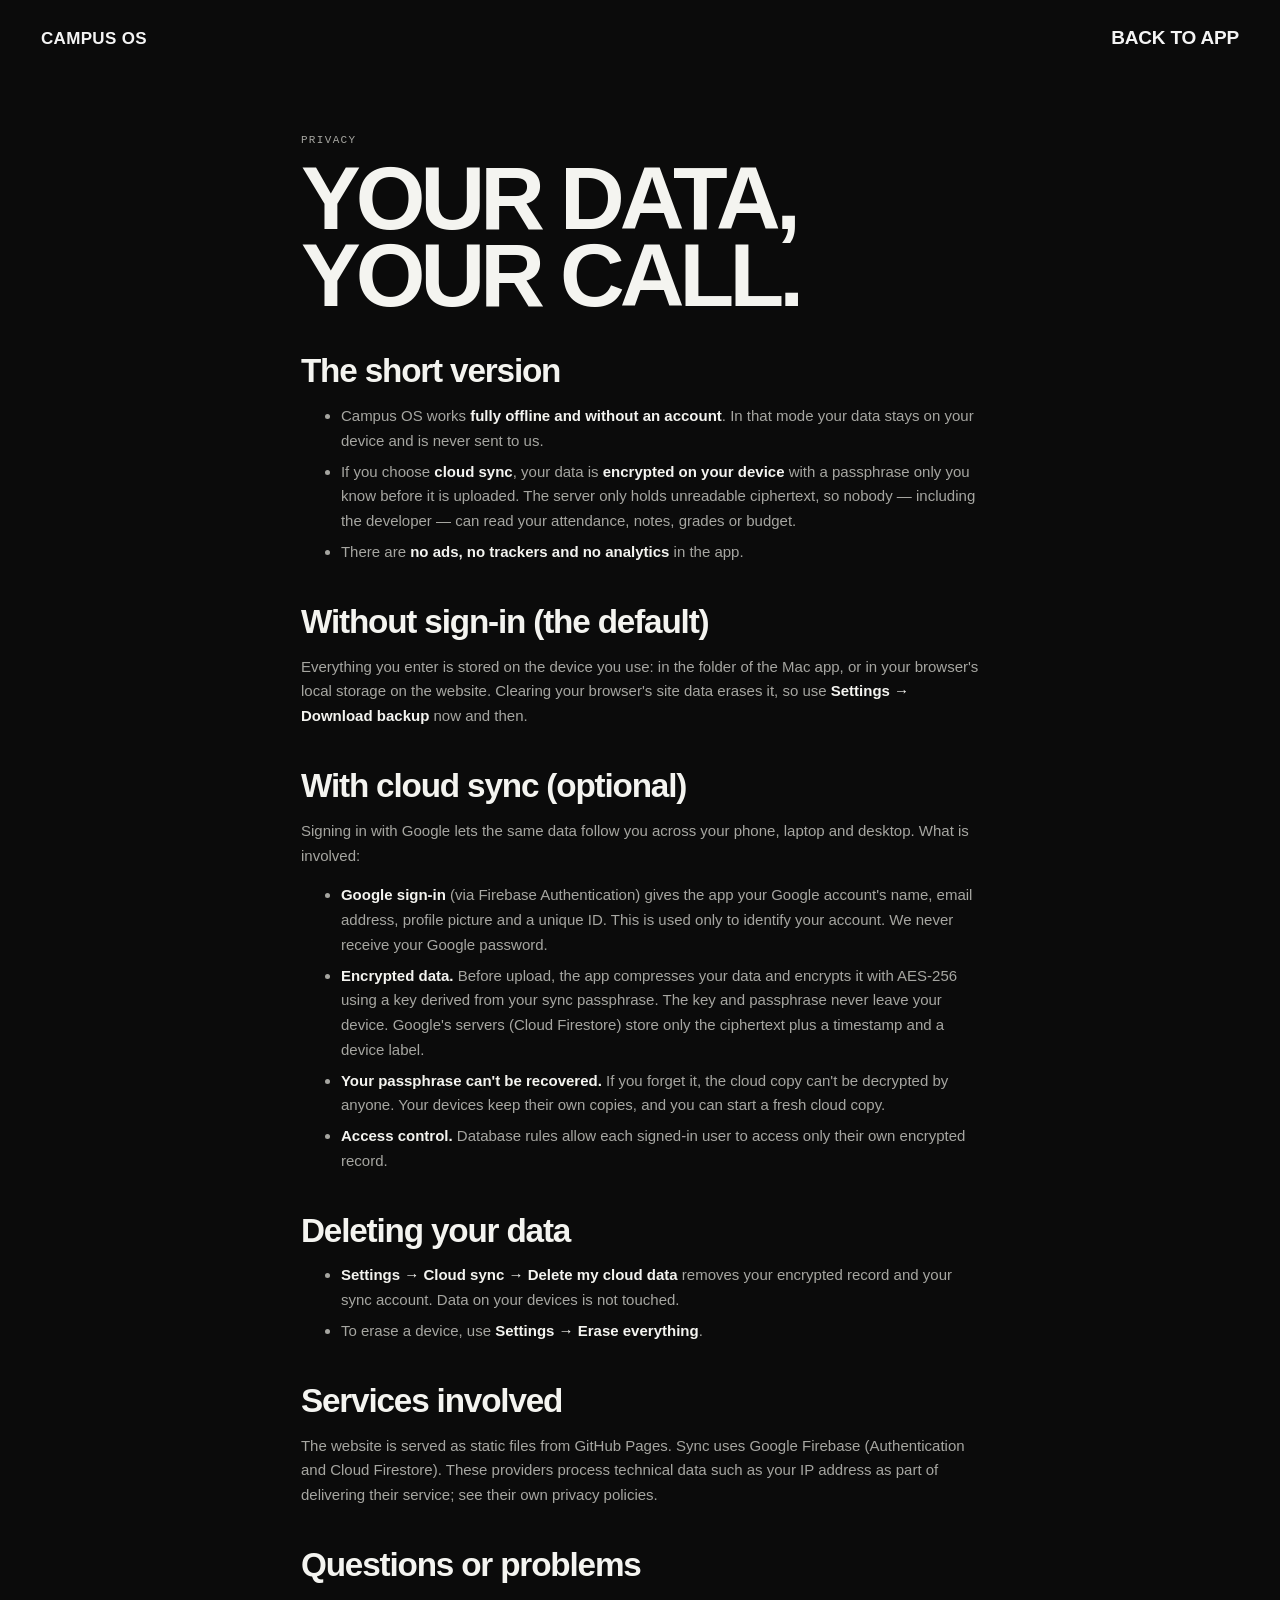
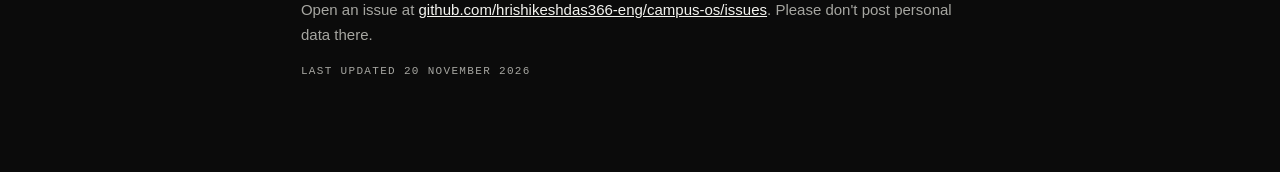
==== docs/privacy.html @ 2ca62e31 "Add optional end-to-end-encrypted cloud sync (Google sign-in) - sync.js: Firebase Auth + Firestore, " ====
<!doctype html>
<html lang="en" data-theme="dark">
<head>
  <meta charset="utf-8">
  <meta name="viewport" content="width=device-width, initial-scale=1, viewport-fit=cover">
  <title>Privacy · Campus OS</title>
  <meta name="description" content="How Campus OS handles your data: local by default, optional end-to-end-encrypted sync.">
  <link rel="icon" href="assets/icon.svg" type="image/svg+xml">
  <link rel="stylesheet" href="css/app.css">
  <script>
    try { var t = JSON.parse(localStorage.getItem("campusos:v1") || "{}"); var th = (t.settings && t.settings.theme) || "dark";
      if (th === "system") th = matchMedia("(prefers-color-scheme: light)").matches ? "light" : "dark";
      document.documentElement.setAttribute("data-theme", th); } catch (e) {}
  </script>
  <style>
    .doc { max-width: 760px; margin: 0 auto; padding: 120px var(--gutter) 80px; }
    .doc h1 { margin-bottom: 28px; }
    .doc h2 { margin: 40px 0 10px; }
    .doc p, .doc li { color: var(--ink-2); line-height: 1.65; }
    .doc li { margin-bottom: 6px; }
    .doc b { color: var(--ink); }
    .doc a { color: var(--ink); }
  </style>
</head>
<body>
  <header class="site-head"><a class="logo" href="./"><span>CAMPUS OS</span></a><div class="head-meta"><a class="menu-btn" href="./" style="text-decoration:none">Back to app</a></div></header>
  <main class="doc">
    <p class="mono muted">Privacy</p>
    <h1 class="display h-lg">Your data,<br>your call.</h1>

    <h2 class="h-md">The short version</h2>
    <ul>
      <li>Campus OS works <b>fully offline and without an account</b>. In that mode your data stays on your device and is never sent to us.</li>
      <li>If you choose <b>cloud sync</b>, your data is <b>encrypted on your device</b> with a passphrase only you know before it is uploaded. The server only holds unreadable ciphertext, so nobody — including the developer — can read your attendance, notes, grades or budget.</li>
      <li>There are <b>no ads, no trackers and no analytics</b> in the app.</li>
    </ul>

    <h2 class="h-md">Without sign-in (the default)</h2>
    <p>Everything you enter is stored on the device you use: in the folder of the Mac app, or in your browser's local storage on the website. Clearing your browser's site data erases it, so use <b>Settings → Download backup</b> now and then.</p>

    <h2 class="h-md">With cloud sync (optional)</h2>
    <p>Signing in with Google lets the same data follow you across your phone, laptop and desktop. What is involved:</p>
    <ul>
      <li><b>Google sign-in</b> (via Firebase Authentication) gives the app your Google account's name, email address, profile picture and a unique ID. This is used only to identify your account. We never receive your Google password.</li>
      <li><b>Encrypted data.</b> Before upload, the app compresses your data and encrypts it with AES-256 using a key derived from your sync passphrase. The key and passphrase never leave your device. Google's servers (Cloud Firestore) store only the ciphertext plus a timestamp and a device label.</li>
      <li><b>Your passphrase can't be recovered.</b> If you forget it, the cloud copy can't be decrypted by anyone. Your devices keep their own copies, and you can start a fresh cloud copy.</li>
      <li><b>Access control.</b> Database rules allow each signed-in user to access only their own encrypted record.</li>
    </ul>

    <h2 class="h-md">Deleting your data</h2>
    <ul>
      <li><b>Settings → Cloud sync → Delete my cloud data</b> removes your encrypted record and your sync account. Data on your devices is not touched.</li>
      <li>To erase a device, use <b>Settings → Erase everything</b>.</li>
    </ul>

    <h2 class="h-md">Services involved</h2>
    <p>The website is served as static files from GitHub Pages. Sync uses Google Firebase (Authentication and Cloud Firestore). These providers process technical data such as your IP address as part of delivering their service; see their own privacy policies.</p>

    <h2 class="h-md">Questions or problems</h2>
    <p>Open an issue at <a href="https://github.com/hrishikeshdas366-eng/campus-os/issues">github.com/hrishikeshdas366-eng/campus-os/issues</a>. Please don't post personal data there.</p>
    <p class="mono faint">Last updated 20 November 2026</p>
  </main>
</body>
</html>
---- docs/css/app.css ----
/* ==========================================================================
   CAMPUS OS — monochrome editorial design system
   ========================================================================== */
:root {
  --bg: #0b0b0b;
  --bg-2: #121212;
  --card: #171717;
  --card-2: #1f1f1f;
  --ink: #f4f4f0;
  --ink-2: #a6a6a1;
  --ink-3: #6c6c68;
  --line: rgba(255, 255, 255, .09);
  --line-2: rgba(255, 255, 255, .2);
  --invert-bg: #f4f4f0;
  --invert-ink: #2a2a2a;
  --good: #9ee6b4;
  --bad: #ff8a80;
  --warn: #f3c86a;
  --overlay: rgba(0, 0, 0, .7);
  --display: "SF Pro Display", -apple-system, BlinkMacSystemFont, "Helvetica Neue", "Inter", Arial, sans-serif;
  --text: -apple-system, BlinkMacSystemFont, "SF Pro Text", "Helvetica Neue", "Inter", Arial, sans-serif;
  --mono: ui-monospace, "SF Mono", "JetBrains Mono", Menlo, Consolas, monospace;
  --ease: cubic-bezier(.77, 0, .175, 1);
  --ease-out: cubic-bezier(.16, 1, .3, 1);
  --gutter: clamp(16px, 3.2vw, 44px);
  --radius: 14px;
  color-scheme: dark;
}
:root[data-theme="light"] {
  --bg: #f2f2ee;
  --bg-2: #eaeae5;
  --card: #ffffff;
  --card-2: #f6f6f2;
  --ink: #2a2a2a;
  --ink-2: #5f5f5b;
  --ink-3: #8f8f8a;
  --line: rgba(42, 42, 42, .1);
  --line-2: rgba(42, 42, 42, .24);
  --invert-bg: #2a2a2a;
  --invert-ink: #f4f4f0;
  --good: #23864f;
  --bad: #c8382f;
  --warn: #a8700c;
  --overlay: rgba(20, 20, 20, .45);
  color-scheme: light;
}

* { box-sizing: border-box; }
html, body { margin: 0; }
html { -webkit-text-size-adjust: 100%; }
body {
  background: var(--bg);
  color: var(--ink);
  font: 15px/1.5 var(--text);
  -webkit-font-smoothing: antialiased;
  overflow-x: hidden;
  min-height: 100vh;
}
a { color: inherit; }
button { font: inherit; color: inherit; }
::selection { background: var(--ink); color: var(--bg); }
.hidden { display: none !important; }
.sr-only { position: absolute; width: 1px; height: 1px; overflow: hidden; clip: rect(0 0 0 0); white-space: nowrap; }

/* ---------- type ---------- */
.mono { font-family: var(--mono); font-size: 11px; letter-spacing: .12em; text-transform: uppercase; }
.muted { color: var(--ink-2); }
.faint { color: var(--ink-3); }
.display {
  font-family: var(--display);
  font-weight: 700;
  letter-spacing: -.055em;
  line-height: .86;
  text-transform: uppercase;
  margin: 0;
}
.h-xl { font-size: clamp(54px, 12.5vw, 200px); }
.h-lg { font-size: clamp(40px, 7vw, 104px); }
.h-md { font-family: var(--display); font-weight: 650; font-size: clamp(22px, 2.6vw, 34px); letter-spacing: -.035em; line-height: 1.05; margin: 0; }
.h-sm { font-family: var(--display); font-weight: 600; font-size: 18px; letter-spacing: -.02em; margin: 0; }
.num { font-family: var(--display); font-weight: 700; letter-spacing: -.05em; font-variant-numeric: tabular-nums; line-height: .9; }

/* masked line reveal */
.mask { display: block; overflow: hidden; padding-bottom: .04em; margin-bottom: -.04em; }
.mask > span { display: inline-block; transform: translateY(105%); transition: transform 1s var(--ease-out); }
.in .mask > span, .mask.in > span { transform: none; }
.mask:nth-child(2) > span { transition-delay: .07s; }
.mask:nth-child(3) > span { transition-delay: .14s; }
.fade-up { opacity: 0; transform: translateY(18px); transition: opacity .8s var(--ease-out), transform .8s var(--ease-out); transition-delay: var(--d, .15s); }
.in .fade-up { opacity: 1; transform: none; }

/* ---------- preloader ---------- */
.preloader {
  position: fixed; inset: 0; z-index: 100; background: var(--invert-bg); color: var(--invert-ink);
  display: flex; flex-direction: column; justify-content: space-between; padding: var(--gutter);
  transition: clip-path 1.1s var(--ease); clip-path: inset(0 0 0 0);
}
.preloader.done { clip-path: inset(0 0 100% 0); }
.preloader .count { font-size: clamp(90px, 22vw, 340px); align-self: flex-end; }
.preloader .bar { height: 1px; background: currentColor; transform-origin: left; transform: scaleX(0); }

/* ---------- header ---------- */
.site-head {
  position: fixed; top: 0; left: 0; right: 0; z-index: 40;
  display: flex; align-items: center; justify-content: space-between; gap: 16px;
  padding: 18px var(--gutter);
  mix-blend-mode: difference; color: #fff;
  pointer-events: none;
}
.site-head > * { pointer-events: auto; }
.logo { display: inline-flex; align-items: center; gap: 10px; text-decoration: none; font-family: var(--display); font-weight: 700; letter-spacing: .02em; font-size: 17px; }
.logo svg { width: 30px; height: 30px; }
.head-meta { display: flex; align-items: center; gap: 22px; }
.head-meta .mono { opacity: .8; }
.menu-btn {
  background: none; border: 0; cursor: pointer; padding: 6px 0;
  font-family: var(--display); font-weight: 700; font-size: 19px; letter-spacing: -.01em; text-transform: uppercase;
  display: inline-flex; align-items: center; gap: 10px;
}
.menu-btn .burger { width: 22px; height: 10px; position: relative; }
.menu-btn .burger::before, .menu-btn .burger::after { content: ""; position: absolute; left: 0; right: 0; height: 2px; background: currentColor; transition: transform .5s var(--ease); }
.menu-btn .burger::before { top: 0; }
.menu-btn .burger::after { bottom: 0; }
body.menu-open .menu-btn .burger::before { transform: translateY(4px) rotate(45deg); }
body.menu-open .menu-btn .burger::after { transform: translateY(-4px) rotate(-45deg); }
.save-dot { width: 7px; height: 7px; border-radius: 50%; background: currentColor; opacity: .35; transition: opacity .3s; }
.save-dot.saving { opacity: 1; animation: pulse 1s infinite; }
.save-dot.error { background: #ff5a4f; opacity: 1; }
@keyframes pulse { 50% { opacity: .2; } }

/* ---------- menu overlay ---------- */
.menu {
  position: fixed; inset: 0; z-index: 30; background: var(--invert-bg); color: var(--invert-ink);
  clip-path: inset(0 0 100% 0); transition: clip-path .9s var(--ease); visibility: hidden;
  display: grid; grid-template-columns: 1fr minmax(240px, 32%); gap: var(--gutter);
  padding: 96px var(--gutter) var(--gutter);
  overflow-y: auto;
}
body.menu-open .menu { clip-path: inset(0 0 0 0); visibility: visible; }
.menu nav { display: flex; flex-direction: column; justify-content: center; }
.menu-link {
  display: flex; align-items: baseline; gap: 18px; text-decoration: none; color: inherit;
  border-top: 1px solid color-mix(in srgb, var(--invert-ink) 15%, transparent);
  padding: 2px 0;
}
.menu-link:last-child { border-bottom: 1px solid color-mix(in srgb, var(--invert-ink) 15%, transparent); }
.menu-link .mono { width: 34px; flex: none; opacity: .55; }
.menu-link .display { font-size: clamp(34px, 6.4vw, 92px); transition: transform .6s var(--ease-out), opacity .3s; }
.menu-link .mask > span { transition-duration: .9s; }
body.menu-open .menu-link .mask > span { transform: none; }
.menu-link:nth-child(1) .mask > span { transition-delay: .25s; }
.menu-link:nth-child(2) .mask > span { transition-delay: .29s; }
.menu-link:nth-child(3) .mask > span { transition-delay: .33s; }
.menu-link:nth-child(4) .mask > span { transition-delay: .37s; }
.menu-link:nth-child(5) .mask > span { transition-delay: .41s; }
.menu-link:nth-child(6) .mask > span { transition-delay: .45s; }
.menu-link:nth-child(7) .mask > span { transition-delay: .49s; }
.menu-link:nth-child(8) .mask > span { transition-delay: .53s; }
.menu-link:nth-child(9) .mask > span { transition-delay: .57s; }
.menu-link:nth-child(10) .mask > span { transition-delay: .61s; }
.menu nav:hover .menu-link .display { opacity: .35; }
.menu nav .menu-link:hover .display { opacity: 1; transform: translateX(14px); }
.menu-link.active .display { font-style: italic; }
.menu-link .hint { margin-left: auto; opacity: .5; white-space: nowrap; }
.menu nav { min-width: 0; }
.menu aside { display: flex; flex-direction: column; justify-content: flex-end; gap: 22px; font-size: 14px; }
.menu aside .h-md { max-width: 14ch; }
.menu aside .row { display: flex; gap: 10px; flex-wrap: wrap; }
.menu .btn { border-color: color-mix(in srgb, var(--invert-ink) 30%, transparent); color: var(--invert-ink); background: transparent; }
.menu .btn:hover { background: var(--invert-ink); color: var(--invert-bg); }

/* ---------- layout ---------- */
main { min-height: 100vh; }
.page { padding: 120px var(--gutter) 90px; max-width: 1560px; margin: 0 auto; }
.page-enter { animation: pageIn .9s var(--ease) both; }
@keyframes pageIn { from { clip-path: inset(6% 0 0 0); opacity: 0; transform: translateY(26px); } to { clip-path: inset(0 0 0 0); opacity: 1; transform: none; } }
.page-head { display: grid; grid-template-columns: 1fr auto; align-items: end; gap: 18px 24px; margin-bottom: clamp(28px, 4vw, 56px); }
.page-head .eyebrow { grid-column: 1 / -1; display: flex; gap: 18px; color: var(--ink-2); }
.page-head .actions { display: flex; gap: 10px; flex-wrap: wrap; justify-content: flex-end; padding-bottom: .6vw; }
.rule { height: 1px; background: var(--line-2); border: 0; margin: 0; }
.section { margin-top: clamp(40px, 5vw, 72px); }
.section-head { display: flex; align-items: baseline; justify-content: space-between; gap: 16px; padding-bottom: 12px; border-bottom: 1px solid var(--line-2); margin-bottom: 18px; }
.section-head .mono { color: var(--ink-2); }
.grid { display: grid; gap: 14px; }
.g2 { grid-template-columns: repeat(2, minmax(0, 1fr)); }
.g3 { grid-template-columns: repeat(3, minmax(0, 1fr)); }
.g4 { grid-template-columns: repeat(4, minmax(0, 1fr)); }
.auto { grid-template-columns: repeat(auto-fill, minmax(min(290px, 100%), 1fr)); }
.stack { display: flex; flex-direction: column; gap: 10px; }
.row { display: flex; align-items: center; gap: 10px; flex-wrap: wrap; }
.spread { display: flex; align-items: center; justify-content: space-between; gap: 12px; }
.grow { flex: 1; min-width: 0; }

/* ---------- surfaces ---------- */
.card { background: var(--card); border: 1px solid var(--line); border-radius: var(--radius); padding: 20px; position: relative; }
.card.flat { background: transparent; }
.card.invert { background: var(--invert-bg); color: var(--invert-ink); border-color: transparent; }
.card.invert .muted { color: color-mix(in srgb, var(--invert-ink) 65%, transparent); }
.card.hover { transition: border-color .25s, transform .4s var(--ease-out); }
.card.hover:hover { border-color: var(--line-2); transform: translateY(-2px); }
.stat .num { font-size: clamp(44px, 5vw, 76px); }
.stat .label { margin-bottom: 18px; color: var(--ink-2); }
.stat .foot { margin-top: 10px; font-size: 13px; color: var(--ink-2); }
.good { color: var(--good); }
.bad { color: var(--bad); }
.warn { color: var(--warn); }

/* ---------- controls ---------- */
.btn {
  display: inline-flex; align-items: center; justify-content: center; gap: 8px;
  height: 40px; padding: 0 18px; border-radius: 999px;
  border: 1px solid var(--line-2); background: transparent; color: var(--ink);
  font-weight: 550; font-size: 14px; cursor: pointer; text-decoration: none; white-space: nowrap;
  transition: background .2s, color .2s, border-color .2s, transform .2s;
}
.btn:hover { background: var(--ink); color: var(--bg); border-color: var(--ink); }
.btn:active { transform: scale(.97); }
.btn.solid { background: var(--ink); color: var(--bg); border-color: var(--ink); }
.btn.solid:hover { background: transparent; color: var(--ink); }
.btn.sm { height: 32px; padding: 0 13px; font-size: 13px; }
.btn.xs { height: 26px; padding: 0 10px; font-size: 12px; }
.btn.icon { width: 40px; padding: 0; font-size: 18px; }
.btn.sm.icon { width: 32px; }
.btn.ghost { border-color: transparent; }
.btn.ghost:hover { background: var(--card-2); color: var(--ink); border-color: var(--line); }
.btn.danger { color: var(--bad); border-color: color-mix(in srgb, var(--bad) 40%, transparent); }
.btn.danger:hover { background: var(--bad); color: var(--bg); border-color: var(--bad); }
.btn.good-b:hover { background: var(--good); border-color: var(--good); color: #0b0b0b; }
.btn.bad-b:hover { background: var(--bad); border-color: var(--bad); color: #0b0b0b; }
.btn.on { background: var(--ink); color: var(--bg); border-color: var(--ink); }
.btn[disabled] { opacity: .4; pointer-events: none; }

.seg { display: inline-flex; border: 1px solid var(--line-2); border-radius: 999px; padding: 3px; gap: 2px; flex-wrap: wrap; }
.seg button { border: 0; background: transparent; padding: 6px 14px; border-radius: 999px; cursor: pointer; font-size: 13px; font-weight: 550; color: var(--ink-2); }
.seg button:hover { color: var(--ink); }
.seg button.on { background: var(--ink); color: var(--bg); }

input, select, textarea {
  font: inherit; color: var(--ink); background: var(--bg-2);
  border: 1px solid var(--line); border-radius: 10px; padding: 10px 12px; width: 100%;
  transition: border-color .2s;
}
textarea { resize: vertical; min-height: 120px; line-height: 1.55; }
input[type="color"] { padding: 3px; height: 42px; cursor: pointer; }
input[type="checkbox"] { width: 18px; height: 18px; accent-color: var(--ink); cursor: pointer; }
input:focus, select:focus, textarea:focus { outline: none; border-color: var(--ink-2); }
:focus-visible { outline: 2px solid var(--ink); outline-offset: 2px; }
.field { display: flex; flex-direction: column; gap: 6px; }
.field > span { font-family: var(--mono); font-size: 10.5px; letter-spacing: .12em; text-transform: uppercase; color: var(--ink-2); }
.form-grid { display: grid; grid-template-columns: repeat(2, minmax(0, 1fr)); gap: 14px; }
.form-grid .full { grid-column: 1 / -1; }

.pill { display: inline-flex; align-items: center; gap: 6px; padding: 3px 10px; border: 1px solid var(--line-2); border-radius: 999px; font-size: 12px; font-weight: 550; white-space: nowrap; }
.pill.good { border-color: color-mix(in srgb, var(--good) 50%, transparent); }
.pill.bad { border-color: color-mix(in srgb, var(--bad) 50%, transparent); }
.pill.warn { border-color: color-mix(in srgb, var(--warn) 50%, transparent); }
.pill.solid { background: var(--ink); color: var(--bg); border-color: var(--ink); }
.dot { display: inline-block; width: 9px; height: 9px; border-radius: 50%; background: var(--c, var(--ink)); flex: none; }
.swatch { width: 4px; align-self: stretch; border-radius: 4px; background: var(--c, var(--ink)); flex: none; }

.bar { position: relative; height: 4px; background: var(--line); border-radius: 4px; overflow: visible; }
.bar > i { position: absolute; left: 0; top: 0; bottom: 0; background: var(--ink); border-radius: 4px; transition: width 1s var(--ease-out); }
.bar > i.good { background: var(--good); }
.bar > i.bad { background: var(--bad); }
.bar > b { position: absolute; top: -5px; bottom: -5px; width: 1px; background: var(--ink-2); }

.empty { border: 1px dashed var(--line-2); border-radius: var(--radius); padding: 34px 20px; text-align: center; color: var(--ink-2); }
.empty .h-sm { color: var(--ink); margin-bottom: 6px; }
.empty .btn { margin-top: 14px; }

/* list rows */
.list { border-top: 1px solid var(--line); }
.item { display: flex; align-items: center; gap: 14px; padding: 14px 4px; border-bottom: 1px solid var(--line); }
.item .title { font-weight: 600; }
.item .sub { font-size: 13px; color: var(--ink-2); }
.item.done .title { text-decoration: line-through; color: var(--ink-3); }
.item:hover { background: color-mix(in srgb, var(--ink) 2.5%, transparent); }

/* ---------- home hero ---------- */
.hero { position: relative; min-height: 100vh; display: flex; flex-direction: column; justify-content: flex-end; padding: 120px var(--gutter) clamp(28px, 4vw, 52px); overflow: hidden; }
.hero canvas { position: absolute; inset: 0; width: 100%; height: 100%; z-index: 0; }
.hero::after { content: ""; position: absolute; inset: 0; background: linear-gradient(to top, var(--bg) 0%, transparent 55%); z-index: 0; pointer-events: none; }
.hero > * { position: relative; z-index: 1; }
.hero .h-xl { max-width: 13ch; }
.hero-meta { display: grid; grid-template-columns: repeat(4, minmax(0, 1fr)); gap: 14px; margin-top: clamp(28px, 4vw, 54px); border-top: 1px solid var(--line-2); padding-top: 18px; }
.hero-meta .num { font-size: clamp(34px, 4.4vw, 64px); margin-top: 10px; }
.hero-meta a { text-decoration: none; }
.hero-meta a:hover .num { font-style: italic; }
.marquee { overflow: hidden; border-block: 1px solid var(--line-2); padding: 16px 0; white-space: nowrap; }
.marquee .track { display: inline-flex; gap: 48px; padding-right: 48px; animation: marquee 38s linear infinite; font-family: var(--display); font-weight: 650; font-size: clamp(20px, 2.4vw, 32px); letter-spacing: -.03em; text-transform: uppercase; }
.marquee .track span::after { content: "✦"; margin-left: 48px; font-size: .6em; vertical-align: middle; color: var(--ink-3); }
@keyframes marquee { to { transform: translateX(-100%); } }
.marquee:hover .track { animation-play-state: paused; }

/* ---------- attendance ---------- */
.att-hero { display: grid; grid-template-columns: auto 1fr; gap: clamp(20px, 4vw, 60px); align-items: end; }
.att-hero .big { font-size: clamp(96px, 19vw, 300px); }
.att-hero .big sup { font-size: .32em; vertical-align: top; position: relative; top: .25em; margin-left: .04em; }
.class-row { display: grid; grid-template-columns: 4px 76px minmax(0, 1fr) auto; gap: 16px; align-items: center; padding: 16px 0; border-bottom: 1px solid var(--line); }
.class-row .time { font-family: var(--mono); font-size: 12px; color: var(--ink-2); line-height: 1.4; }
.class-row .name { font-family: var(--display); font-weight: 650; font-size: clamp(18px, 2vw, 24px); letter-spacing: -.025em; line-height: 1.1; }
.class-row .meta { font-size: 13px; color: var(--ink-2); margin-top: 3px; }
.class-row .acts { display: flex; gap: 6px; flex-wrap: wrap; justify-content: flex-end; }
.class-row.marked-present .name::after, .class-row.marked-absent .name::after, .class-row.marked-cancelled .name::after { font-family: var(--mono); font-size: 10.5px; letter-spacing: .12em; margin-left: 10px; vertical-align: middle; }
.class-row.marked-present .name::after { content: "PRESENT"; color: var(--good); }
.class-row.marked-absent .name::after { content: "ABSENT"; color: var(--bad); }
.class-row.marked-cancelled .name::after { content: "CANCELLED"; color: var(--ink-3); }
.subj-card { display: flex; flex-direction: column; gap: 14px; }
.subj-card .pct { font-size: clamp(48px, 5vw, 72px); }
.subj-card .counts { display: flex; gap: 14px; flex-wrap: wrap; font-size: 13px; color: var(--ink-2); }
.verdict { font-size: 14px; font-weight: 550; }
.cal { display: grid; grid-template-columns: repeat(7, minmax(0, 1fr)); gap: 4px; }
.cal .h { text-align: center; padding: 6px 0; }
.cal .d { min-height: 64px; border: 1px solid var(--line); border-radius: 10px; padding: 6px 7px; cursor: pointer; background: var(--card); transition: border-color .2s; }
.cal .d:hover { border-color: var(--line-2); }
.cal .d.blank { visibility: hidden; }
.cal .d.today { border-color: var(--ink); }
.cal .d .n { font-family: var(--mono); font-size: 11px; color: var(--ink-2); }
.cal .d .dots { display: flex; flex-wrap: wrap; gap: 3px; margin-top: 6px; }
.cal .d .dots i { width: 7px; height: 7px; border-radius: 50%; }
i.st-present { background: var(--good); }
i.st-absent { background: var(--bad); }
i.st-cancelled { background: var(--ink-3); }
.legend { display: flex; gap: 18px; flex-wrap: wrap; margin-top: 14px; font-size: 13px; color: var(--ink-2); }
.legend i { display: inline-block; width: 8px; height: 8px; border-radius: 50%; margin-right: 6px; }

/* ---------- timetable ---------- */
.week { display: grid; grid-template-columns: repeat(7, minmax(0, 1fr)); gap: 8px; }
.week .col { display: flex; flex-direction: column; gap: 6px; min-width: 0; }
.week .col-head { display: flex; justify-content: space-between; padding: 8px 2px; border-bottom: 1px solid var(--line-2); margin-bottom: 4px; }
.week .col.today .col-head { border-bottom-color: var(--ink); }
.week .col.today .col-head .mono { color: var(--ink); }
.slot { border: 1px solid var(--line); border-left: 3px solid var(--c); border-radius: 8px; padding: 8px 10px; background: var(--card); cursor: pointer; transition: border-color .2s; }
.slot:hover { border-color: var(--line-2); border-left-color: var(--c); }
.slot .t { font-family: var(--mono); font-size: 10.5px; color: var(--ink-2); }
.slot .n { font-weight: 600; font-size: 13.5px; line-height: 1.25; margin-top: 2px; overflow-wrap: anywhere; }
.slot .r { font-size: 12px; color: var(--ink-3); }
.slot.now { background: var(--invert-bg); color: var(--invert-ink); }
.slot.now .t, .slot.now .r { color: inherit; opacity: .7; }

/* ---------- notes ---------- */
.note { cursor: pointer; display: flex; flex-direction: column; gap: 10px; min-height: 170px; }
.note .body { white-space: pre-wrap; color: var(--ink-2); font-size: 14px; overflow: hidden; display: -webkit-box; -webkit-line-clamp: 6; -webkit-box-orient: vertical; }
.note .foot { margin-top: auto; display: flex; justify-content: space-between; align-items: center; gap: 8px; }

/* ---------- focus ---------- */
.timer { display: flex; flex-direction: column; align-items: center; gap: 28px; padding: clamp(24px, 5vw, 60px) 0; text-align: center; }
.timer .clock { font-size: clamp(110px, 24vw, 340px); }
.timer .ring { width: min(100%, 680px); }

/* ---------- money ---------- */
.cat-row { display: grid; grid-template-columns: 120px minmax(0, 1fr) 90px; gap: 14px; align-items: center; font-size: 14px; padding: 6px 0; }
.cat-row .bar { height: 6px; }

/* ---------- dialog ---------- */
dialog {
  border: 1px solid var(--line-2); border-radius: 18px; padding: 0; width: min(620px, calc(100vw - 24px));
  background: var(--card); color: var(--ink); max-height: calc(100vh - 40px);
}
dialog::backdrop { background: var(--overlay); backdrop-filter: blur(4px); }
dialog[open] { animation: dlg .45s var(--ease-out); }
@keyframes dlg { from { opacity: 0; transform: translateY(20px) scale(.98); } }
dialog form { padding: 24px; }
dialog .dlg-head { display: flex; justify-content: space-between; align-items: flex-start; gap: 12px; margin-bottom: 20px; }
dialog .dlg-foot { display: flex; gap: 10px; justify-content: flex-end; margin-top: 22px; align-items: center; }
dialog .dlg-foot .left { margin-right: auto; }

/* ---------- toast ---------- */
.toast {
  position: fixed; left: 50%; bottom: 22px; z-index: 90; transform: translate(-50%, 140%);
  background: var(--invert-bg); color: var(--invert-ink); border-radius: 999px; padding: 10px 10px 10px 20px;
  display: flex; align-items: center; gap: 14px; font-weight: 550; font-size: 14px; max-width: calc(100vw - 24px);
  transition: transform .5s var(--ease-out);
}
.toast.show { transform: translate(-50%, 0); }
.toast.error { background: var(--bad); color: #111; }
.toast button { background: var(--invert-ink); color: var(--invert-bg); border: 0; border-radius: 999px; padding: 6px 14px; cursor: pointer; font-weight: 650; font-size: 13px; }
.toast:not(.has-action) { padding-right: 20px; }

/* ---------- footer ---------- */
.site-foot { padding: 40px var(--gutter) 30px; border-top: 1px solid var(--line); display: flex; justify-content: space-between; gap: 16px; flex-wrap: wrap; color: var(--ink-3); }

/* ---------- responsive ---------- */
@media (max-width: 1100px) {
  .g4 { grid-template-columns: repeat(2, minmax(0, 1fr)); }
  .week { grid-template-columns: repeat(4, minmax(0, 1fr)); row-gap: 20px; }
}
@media (max-width: 820px) {
  .g3, .g2 { grid-template-columns: minmax(0, 1fr); }
  .menu { grid-template-columns: minmax(0, 1fr); padding-top: 84px; }
  .menu nav { min-width: 0; justify-content: flex-start; }
  .menu aside { justify-content: flex-start; }
  /* keep every menu row inside its divider line: number | name, caption underneath */
  .menu-link { display: grid; grid-template-columns: 30px minmax(0, 1fr); column-gap: 14px; row-gap: 0; align-items: baseline; padding: 6px 0 10px; }
  .menu-link .mono { width: auto; }
  .menu-link .display { font-size: clamp(30px, 10vw, 56px); min-width: 0; }
  .menu-link .hint { grid-column: 2; margin: 2px 0 0; white-space: nowrap; font-size: 10px; }
  .menu nav .menu-link:hover .display { transform: none; }
  .hero-meta { grid-template-columns: repeat(2, minmax(0, 1fr)); row-gap: 22px; }
  .page-head { grid-template-columns: 1fr; }
  .page-head .actions { justify-content: flex-start; }
  .att-hero { grid-template-columns: 1fr; }
  .class-row { grid-template-columns: 4px 60px minmax(0, 1fr); }
  .class-row .acts { grid-column: 2 / -1; justify-content: flex-start; }
  .week { grid-template-columns: repeat(2, minmax(0, 1fr)); }
  .head-meta .clock-txt { display: none; }
}
@media (max-width: 560px) {
  .g4 { grid-template-columns: minmax(0, 1fr); }
  .form-grid { grid-template-columns: minmax(0, 1fr); }
  .week { grid-template-columns: minmax(0, 1fr); }
  .cal .d { min-height: 46px; padding: 4px; }
  .cat-row { grid-template-columns: 90px minmax(0, 1fr) 70px; }
  .page { padding-top: 96px; }
}
@media (prefers-reduced-motion: reduce) {
  *, *::before, *::after { animation-duration: .01ms !important; transition-duration: .01ms !important; }
}
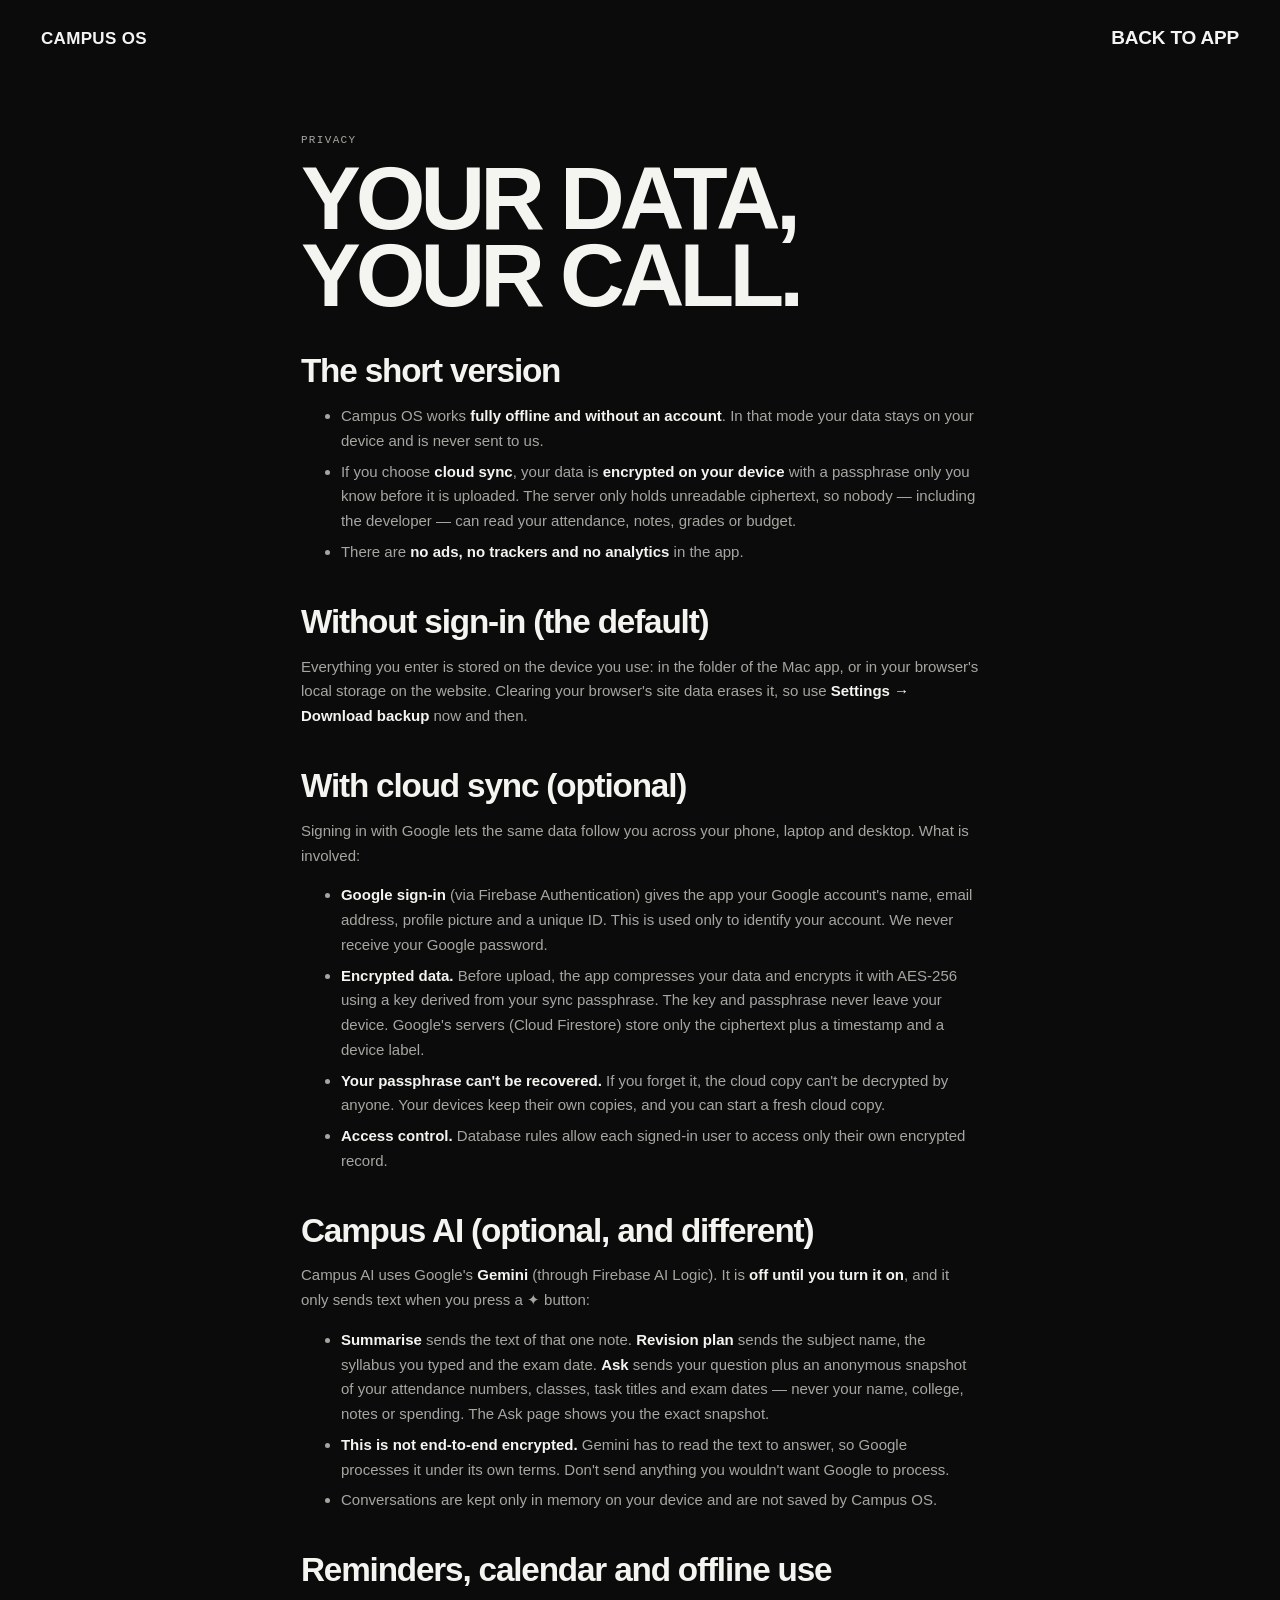
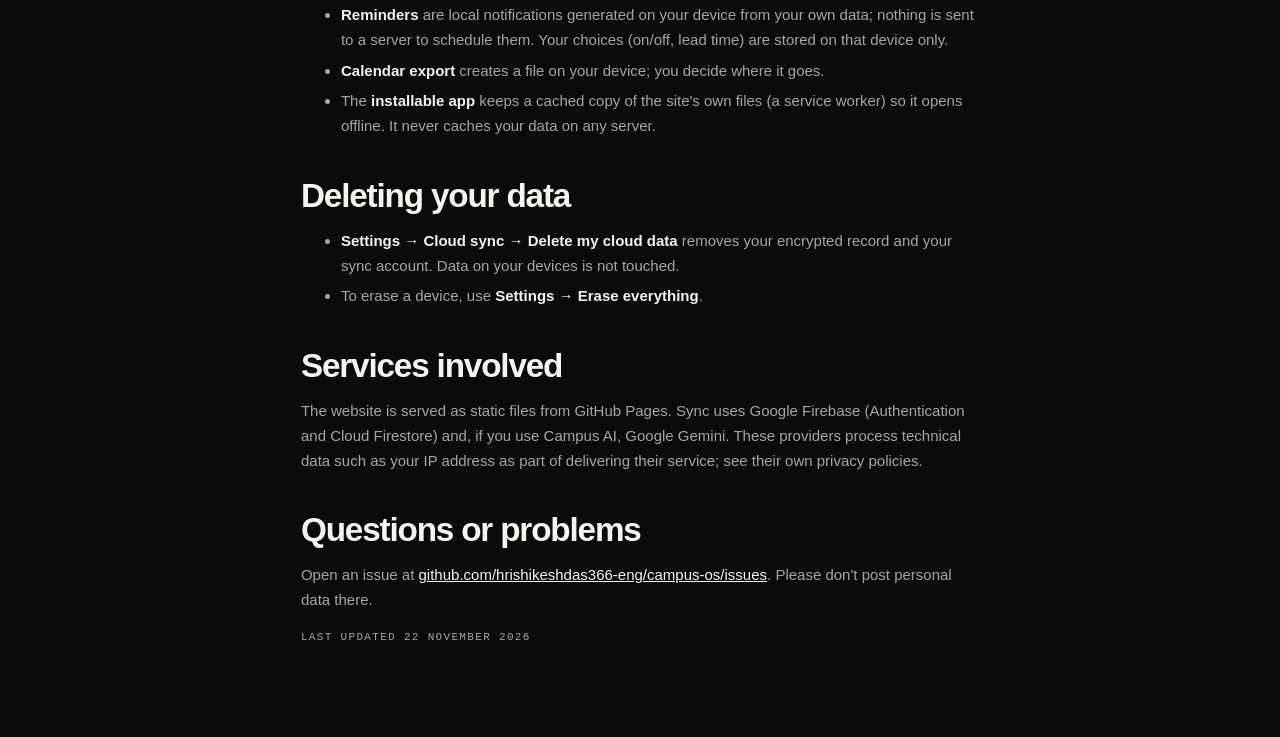
==== commit 590b91e0: "Add profile menu, live Now card, installable app + reminders + calendar export, Semester Wrapped, an" ====
--- a/docs/privacy.html
+++ b/docs/privacy.html
@@ -47,6 +47,21 @@
       <li><b>Access control.</b> Database rules allow each signed-in user to access only their own encrypted record.</li>
     </ul>
 
+    <h2 class="h-md">Campus AI (optional, and different)</h2>
+    <p>Campus AI uses Google's <b>Gemini</b> (through Firebase AI Logic). It is <b>off until you turn it on</b>, and it only sends text when you press a ✦ button:</p>
+    <ul>
+      <li><b>Summarise</b> sends the text of that one note. <b>Revision plan</b> sends the subject name, the syllabus you typed and the exam date. <b>Ask</b> sends your question plus an anonymous snapshot of your attendance numbers, classes, task titles and exam dates — never your name, college, notes or spending. The Ask page shows you the exact snapshot.</li>
+      <li><b>This is not end-to-end encrypted.</b> Gemini has to read the text to answer, so Google processes it under its own terms. Don't send anything you wouldn't want Google to process.</li>
+      <li>Conversations are kept only in memory on your device and are not saved by Campus OS.</li>
+    </ul>
+
+    <h2 class="h-md">Reminders, calendar and offline use</h2>
+    <ul>
+      <li><b>Reminders</b> are local notifications generated on your device from your own data; nothing is sent to a server to schedule them. Your choices (on/off, lead time) are stored on that device only.</li>
+      <li><b>Calendar export</b> creates a file on your device; you decide where it goes.</li>
+      <li>The <b>installable app</b> keeps a cached copy of the site's own files (a service worker) so it opens offline. It never caches your data on any server.</li>
+    </ul>
+
     <h2 class="h-md">Deleting your data</h2>
     <ul>
       <li><b>Settings → Cloud sync → Delete my cloud data</b> removes your encrypted record and your sync account. Data on your devices is not touched.</li>
@@ -54,11 +69,11 @@
     </ul>
 
     <h2 class="h-md">Services involved</h2>
-    <p>The website is served as static files from GitHub Pages. Sync uses Google Firebase (Authentication and Cloud Firestore). These providers process technical data such as your IP address as part of delivering their service; see their own privacy policies.</p>
+    <p>The website is served as static files from GitHub Pages. Sync uses Google Firebase (Authentication and Cloud Firestore) and, if you use Campus AI, Google Gemini. These providers process technical data such as your IP address as part of delivering their service; see their own privacy policies.</p>
 
     <h2 class="h-md">Questions or problems</h2>
     <p>Open an issue at <a href="https://github.com/hrishikeshdas366-eng/campus-os/issues">github.com/hrishikeshdas366-eng/campus-os/issues</a>. Please don't post personal data there.</p>
-    <p class="mono faint">Last updated 20 November 2026</p>
+    <p class="mono faint">Last updated 22 November 2026</p>
   </main>
 </body>
 </html>
--- a/docs/css/app.css
+++ b/docs/css/app.css
@@ -47,7 +47,8 @@
 
 * { box-sizing: border-box; }
 html, body { margin: 0; }
-html { -webkit-text-size-adjust: 100%; }
+html { -webkit-text-size-adjust: 100%; -webkit-tap-highlight-color: transparent; }
+button, a, input, select, textarea, label, summary { touch-action: manipulation; }
 body {
   background: var(--bg);
   color: var(--ink);
@@ -355,24 +356,30 @@
 /* ---------- dialog ---------- */
 dialog {
   border: 1px solid var(--line-2); border-radius: 18px; padding: 0; width: min(620px, calc(100vw - 24px));
-  background: var(--card); color: var(--ink); max-height: calc(100vh - 40px);
+  background: var(--card); color: var(--ink);
+  max-height: calc(100vh - 40px);
+  max-height: calc(100dvh - 28px);          /* visible area only (iOS Safari toolbars excluded) */
+  overflow-y: auto; overscroll-behavior: contain; -webkit-overflow-scrolling: touch;
+  margin: auto;
 }
 dialog::backdrop { background: var(--overlay); backdrop-filter: blur(4px); }
 dialog[open] { animation: dlg .45s var(--ease-out); }
 @keyframes dlg { from { opacity: 0; transform: translateY(20px) scale(.98); } }
 dialog form { padding: 24px; }
 dialog .dlg-head { display: flex; justify-content: space-between; align-items: flex-start; gap: 12px; margin-bottom: 20px; }
-dialog .dlg-foot { display: flex; gap: 10px; justify-content: flex-end; margin-top: 22px; align-items: center; }
+dialog .dlg-foot { display: flex; gap: 10px; justify-content: flex-end; margin-top: 22px; align-items: center;
+  position: sticky; bottom: -24px; background: var(--card); padding: 14px 0 24px; margin-bottom: -24px; border-top: 1px solid var(--line); }
 dialog .dlg-foot .left { margin-right: auto; }
 
 /* ---------- toast ---------- */
 .toast {
-  position: fixed; left: 50%; bottom: 22px; z-index: 90; transform: translate(-50%, 140%);
+  position: fixed; left: 50%; bottom: 22px; z-index: 90; transform: translate(-50%, calc(100% + 48px));
+  opacity: 0; visibility: hidden; pointer-events: none;
   background: var(--invert-bg); color: var(--invert-ink); border-radius: 999px; padding: 10px 10px 10px 20px;
   display: flex; align-items: center; gap: 14px; font-weight: 550; font-size: 14px; max-width: calc(100vw - 24px);
-  transition: transform .5s var(--ease-out);
-}
-.toast.show { transform: translate(-50%, 0); }
+  transition: transform .5s var(--ease-out), opacity .3s, visibility 0s .5s;
+}
+.toast.show { transform: translate(-50%, 0); opacity: 1; visibility: visible; pointer-events: auto; transition: transform .5s var(--ease-out), opacity .3s, visibility 0s; }
 .toast.error { background: var(--bad); color: #111; }
 .toast button { background: var(--invert-ink); color: var(--invert-bg); border: 0; border-radius: 999px; padding: 6px 14px; cursor: pointer; font-weight: 650; font-size: 13px; }
 .toast:not(.has-action) { padding-right: 20px; }
@@ -416,3 +423,214 @@
 @media (prefers-reduced-motion: reduce) {
   *, *::before, *::after { animation-duration: .01ms !important; transition-duration: .01ms !important; }
 }
+
+/* ==========================================================================
+   Polish pass
+   ========================================================================== */
+/* empty states */
+.empty-ic { display: block; width: 54px; height: 54px; margin: 0 auto 14px; color: var(--ink-3); animation: float 6s ease-in-out infinite; }
+.empty-ic svg { width: 100%; height: 100%; display: block; }
+@keyframes float { 50% { transform: translateY(-5px); } }
+
+/* weekly recap */
+.wstrip { display: grid; grid-template-columns: repeat(7, minmax(0, 1fr)); gap: 8px; }
+.wd { border: 1px solid var(--line); border-radius: 12px; padding: 10px 4px 12px; text-align: center; background: var(--card); }
+.wd.today { border-color: var(--ink); }
+.wd.future { opacity: .4; }
+.wd .mono { font-size: 10px; color: var(--ink-2); letter-spacing: .1em; }
+.wd .dots { display: flex; justify-content: center; flex-wrap: wrap; gap: 3px; margin-top: 9px; min-height: 8px; }
+.wd .dots i { width: 7px; height: 7px; border-radius: 50%; display: inline-block; }
+.delta { font-family: var(--mono); font-size: 11px; letter-spacing: .04em; }
+.delta.good { color: var(--good); }
+.delta.bad { color: var(--bad); }
+.delta.flat { color: var(--ink-3); }
+
+/* touch press states */
+.btn:active, .seg button:active { transform: scale(.96); }
+.item:active, .class-row:active { background: color-mix(in srgb, var(--ink) 5%, transparent); }
+.card.hover:active, .slot:active, .note:active { transform: scale(.985); }
+@media (hover: none) {
+  .btn:hover:not(.solid):not(.on) { background: transparent; color: var(--ink); border-color: var(--line-2); }
+  .btn.solid:hover { background: var(--ink); color: var(--bg); }
+  .card.hover:hover { transform: none; }
+}
+
+/* onboarding */
+body.ob-open { overflow: hidden; }
+#onboard { position: fixed; inset: 0; z-index: 95; background: var(--bg); color: var(--ink); overflow-y: auto; display: flex; flex-direction: column;
+  padding: max(18px, env(safe-area-inset-top)) var(--gutter) max(22px, env(safe-area-inset-bottom)); transition: opacity .45s var(--ease); }
+#onboard.out { opacity: 0; pointer-events: none; }
+.ob-top { display: flex; align-items: center; justify-content: space-between; gap: 14px; min-height: 40px; }
+.ob-dots { display: flex; gap: 6px; }
+.ob-dots i { width: 24px; height: 3px; border-radius: 3px; background: var(--line-2); transition: background .4s; }
+.ob-dots i.on { background: var(--ink); }
+.ob-main { flex: 1; display: flex; flex-direction: column; justify-content: center; width: 100%; max-width: 720px; margin: 0 auto; padding: 28px 0 20px; }
+.ob-main .display { font-size: clamp(46px, 11vw, 112px); margin: 14px 0 26px; }
+.ob-main .lead { color: var(--ink-2); font-size: 17px; line-height: 1.55; max-width: 46ch; margin: 0; }
+.ob-actions { display: flex; gap: 10px; flex-wrap: wrap; margin-top: 30px; }
+.ob-main .fade-up, .ob-main .lead, .ob-actions { opacity: 0; transform: translateY(14px); transition: opacity .8s var(--ease-out) .25s, transform .8s var(--ease-out) .25s; }
+#onboard.in .lead, #onboard.in .ob-actions { opacity: 1; transform: none; }
+#onboard.in .mask > span { transform: none; }
+
+/* bottom-sheet dialogs on phones */
+@keyframes sheet { from { opacity: 0; transform: translateY(48px); } }
+@media (max-width: 560px) {
+  dialog { width: 100%; max-width: 100%; margin: auto 0 0; border-radius: 22px 22px 0 0; border-bottom: 0; max-height: calc(100dvh - 12px); }
+  dialog[open] { animation: sheet .5s var(--ease-out); }
+  dialog form { padding: 20px 20px calc(20px + env(safe-area-inset-bottom)); }
+  dialog .dlg-foot { bottom: calc(-20px - env(safe-area-inset-bottom)); margin-bottom: calc(-20px - env(safe-area-inset-bottom)); padding-bottom: calc(18px + env(safe-area-inset-bottom)); }
+  .wstrip { gap: 5px; }
+}
+
+@media (max-width: 560px) {
+  .wkgrid { grid-template-columns: repeat(2, minmax(0, 1fr)); gap: 10px; }
+  .wkgrid .card { padding: 14px; }
+  .wkgrid .num { font-size: 34px !important; margin: 8px 0 6px !important; }
+  .wkgrid .delta { font-size: 10px; }
+}
+
+/* at-risk subject cards */
+.subj-card.risk-bad { border-color: color-mix(in srgb, var(--bad) 55%, transparent); box-shadow: inset 3px 0 0 var(--bad); }
+.subj-card.risk-warn { border-color: color-mix(in srgb, var(--warn) 50%, transparent); box-shadow: inset 3px 0 0 var(--warn); }
+.menu-link .hint.alert { color: var(--bad); opacity: 1; }
+
+/* timetable import */
+dialog.wide { width: min(980px, calc(100vw - 24px)); }
+.imp-drop { display: flex; flex-direction: column; gap: 6px; align-items: center; text-align: center; padding: 34px 18px; border: 1px dashed var(--line-2); border-radius: var(--radius); cursor: pointer; transition: border-color .2s, background .2s; }
+.imp-drop:hover, .imp-drop:focus-within { border-color: var(--ink); background: color-mix(in srgb, var(--ink) 3%, transparent); }
+.imp-rows { display: flex; flex-direction: column; gap: 8px; max-height: min(52vh, 460px); overflow-y: auto; padding-right: 2px; }
+.imp-row { display: grid; gap: 8px; align-items: center; padding: 10px; border: 1px solid var(--line); border-radius: 12px; background: var(--bg-2);
+  grid-template-columns: 28px minmax(140px, 2fr) 74px 122px 122px minmax(80px, 1fr) 108px 34px;
+  grid-template-areas: "on sub day st en room kind del" ". hint hint hint hint hint hint hint"; }
+.imp-row.check { border-color: color-mix(in srgb, var(--warn) 60%, transparent); }
+.imp-row.off { opacity: .45; }
+.imp-row > * { min-width: 0; }
+.imp-on { grid-area: on; display: flex; } .imp-sub { grid-area: sub; } .imp-day { grid-area: day; } .imp-st { grid-area: st; } .imp-en { grid-area: en; }
+.imp-room { grid-area: room; } .imp-kind { grid-area: kind; } .imp-del { grid-area: del; } .imp-hint { grid-area: hint; font-size: 10.5px; }
+.imp-row input, .imp-row select { padding: 8px 10px; }
+@media (max-width: 900px) {
+  .imp-rows { max-height: 46vh; }
+  .imp-row { grid-template-columns: 28px minmax(0, 1fr) minmax(0, 1fr); grid-template-areas: "on sub sub" ". day kind" ". st en" ". room del" ". hint hint"; }
+  .imp-del { justify-self: end; }
+  dialog .dlg-foot { flex-wrap: wrap; }
+  dialog .dlg-foot .left { flex: 1 1 100%; margin-right: 0; }
+}
+
+/* ==========================================================================
+   Profile menu, live "Now" card, Wrapped, Campus AI, installed-app polish
+   ========================================================================== */
+.site-head { padding-top: calc(18px + env(safe-area-inset-top)); padding-left: calc(var(--gutter) + env(safe-area-inset-left)); padding-right: calc(var(--gutter) + env(safe-area-inset-right)); }
+.menu { padding-top: calc(96px + env(safe-area-inset-top)); }
+.head-meta { gap: 18px; }
+
+/* avatar + profile popover */
+.profile-btn { background: none; border: 0; padding: 0; cursor: pointer; border-radius: 50%; line-height: 0; }
+.avatar { display: inline-flex; align-items: center; justify-content: center; width: 34px; height: 34px; border-radius: 50%; border: 1.5px solid currentColor; font: 700 13px/1 var(--display); letter-spacing: .02em; overflow: hidden; flex: none; transition: transform .25s var(--ease-out); }
+.avatar svg { width: 18px; height: 18px; }
+.profile-btn:hover .avatar { transform: scale(1.08); }
+.profile-btn:active .avatar { transform: scale(.94); }
+.avatar.big { width: 52px; height: 52px; font-size: 18px; background: var(--ink); color: var(--bg); border-color: var(--ink); }
+.avatar.big img { width: 100%; height: 100%; object-fit: cover; }
+.profile-pop {
+  position: fixed; top: calc(64px + env(safe-area-inset-top)); right: max(var(--gutter), env(safe-area-inset-right)); z-index: 45;
+  width: min(344px, calc(100vw - 24px)); max-height: calc(100dvh - 84px - env(safe-area-inset-top)); overflow-y: auto;
+  background: var(--card); color: var(--ink); border: 1px solid var(--line-2); border-radius: 20px; padding: 16px;
+  box-shadow: 0 28px 70px rgba(0, 0, 0, .45);
+  opacity: 0; visibility: hidden; transform: translateY(-8px) scale(.97); transform-origin: top right;
+  transition: opacity .22s var(--ease-out), transform .3s var(--ease-out), visibility 0s linear .3s;
+}
+body.pp-open .profile-pop { opacity: 1; visibility: visible; transform: none; transition-delay: 0s; }
+.pp-head { display: flex; gap: 14px; align-items: center; }
+.pp-who { min-width: 0; }
+.pp-name { font: 650 19px/1.15 var(--display); letter-spacing: -.02em; overflow-wrap: anywhere; }
+.pp-sub { color: var(--ink-2); font-size: 13px; margin-top: 2px; overflow-wrap: anywhere; }
+.pp-sync { margin-top: 6px; font-size: 9.5px; color: var(--ink-3); letter-spacing: .08em; text-transform: none; overflow-wrap: anywhere; }
+.pp-actions { display: flex; gap: 8px; flex-wrap: wrap; margin: 14px 0 4px; }
+.pp-sec { border-top: 1px solid var(--line); margin-top: 12px; padding-top: 10px; display: flex; flex-direction: column; gap: 2px; }
+.pp-lab { color: var(--ink-3); margin-bottom: 6px; }
+.seg { display: grid; grid-template-columns: repeat(3, 1fr); border: 1px solid var(--line-2); border-radius: 10px; padding: 3px; gap: 3px; margin-bottom: 4px; }
+.seg button { border: 0; background: none; border-radius: 7px; padding: 7px 0; cursor: pointer; font-size: 13px; color: var(--ink-2); }
+.seg button.on { background: var(--ink); color: var(--bg); font-weight: 600; }
+.pp-row { display: flex; justify-content: space-between; align-items: center; gap: 10px; width: 100%; text-align: left; background: none; border: 0; border-radius: 10px; padding: 11px 10px; margin: 0 -10px; width: calc(100% + 20px); cursor: pointer; text-decoration: none; font-size: 14.5px; transition: background .15s; }
+.pp-row:hover, .pp-row:focus-visible { background: var(--card-2); }
+.pp-row .mono { font-size: 9.5px; }
+.pp-tog { display: flex; justify-content: space-between; align-items: center; gap: 12px; padding: 9px 0; font-size: 14.5px; cursor: pointer; }
+.pp-tog input { appearance: none; -webkit-appearance: none; width: 40px; height: 24px; border-radius: 999px; background: var(--line-2); position: relative; margin: 0; cursor: pointer; transition: background .2s; flex: none; }
+.pp-tog input::after { content: ""; position: absolute; top: 3px; left: 3px; width: 18px; height: 18px; border-radius: 50%; background: var(--bg); transition: transform .25s var(--ease-out); }
+.pp-tog input:checked { background: var(--ink); }
+.pp-tog input:checked::after { transform: translateX(16px); }
+.pp-tog i { display: none; }
+body.menu-open .profile-pop, body.wr-open .site-head, body.wr-open .profile-pop { display: none; }
+
+.steps { margin: 0; padding-left: 20px; display: grid; gap: 10px; color: var(--ink-2); }
+.steps b { color: var(--ink); }
+
+/* live "Now" card */
+.nowcard { position: relative; border: 1px solid var(--line-2); border-radius: var(--radius); background: var(--card); padding: clamp(18px, 3vw, 30px); margin-bottom: clamp(28px, 4vw, 52px); overflow: hidden; }
+.nowcard.live { border-color: var(--ink); }
+.nc-top { display: flex; justify-content: space-between; align-items: center; gap: 12px; color: var(--ink-2); }
+.nc-live { display: inline-flex; align-items: center; gap: 7px; color: var(--good); }
+.nc-live i { width: 8px; height: 8px; border-radius: 50%; background: var(--good); animation: pulse 1.4s infinite; }
+.nc-title { font: 700 clamp(28px, 5.4vw, 58px)/1 var(--display); letter-spacing: -.045em; margin-top: 14px; overflow-wrap: anywhere; }
+.nc-meta { color: var(--ink-2); margin-top: 6px; }
+.nc-prog { height: 3px; background: var(--line); border-radius: 3px; margin-top: 18px; overflow: hidden; }
+.nc-prog i { display: block; height: 100%; background: var(--ink); transition: width 1s linear; }
+.nc-count { margin-top: 10px; font: 600 clamp(18px, 2.4vw, 24px)/1.1 var(--display); letter-spacing: -.02em; font-variant-numeric: tabular-nums; }
+.nc-acts { display: flex; flex-wrap: wrap; align-items: center; gap: 8px; margin-top: 16px; }
+.nc-marked { color: var(--good); }
+.nc-next { margin-top: 14px; color: var(--ink-2); font-size: 14px; }
+.nc-next b { color: var(--ink); font-weight: 600; }
+.nc-rail { position: relative; height: 12px; margin-top: 20px; background: var(--line); border-radius: 6px; }
+.nc-blk { position: absolute; top: 0; bottom: 0; background: var(--c, var(--ink)); opacity: .5; border-radius: 4px; box-shadow: 0 0 0 1px var(--card); }
+.nc-blk.present { opacity: 1; } .nc-blk.absent { opacity: .9; background: repeating-linear-gradient(45deg, var(--bad) 0 3px, transparent 3px 6px); } .nc-blk.cancelled { opacity: .2; }
+.nc-blk.live { opacity: 1; outline: 2px solid var(--ink); outline-offset: 1px; }
+.nc-now { position: absolute; top: -5px; bottom: -5px; width: 2px; background: var(--ink); border-radius: 2px; transition: left 1s linear; }
+.nc-rail-lab { display: flex; justify-content: space-between; margin-top: 6px; color: var(--ink-3); font-size: 9.5px; }
+.wr-teaser { display: flex; justify-content: space-between; align-items: center; gap: 14px; flex-wrap: wrap; text-decoration: none; border: 1px solid var(--line-2); border-radius: var(--radius); padding: 16px 20px; margin-bottom: clamp(28px, 4vw, 48px); transition: background .2s, color .2s; }
+.wr-teaser:hover { background: var(--ink); color: var(--bg); }
+
+/* Semester Wrapped */
+.wr { position: fixed; inset: 0; z-index: 60; background: var(--bg); color: var(--ink); overflow: hidden; transition: background .5s var(--ease), color .5s var(--ease); outline: none; }
+.wr.inv { background: var(--invert-bg); color: var(--invert-ink); }
+.wr-bars { position: absolute; z-index: 4; top: calc(14px + env(safe-area-inset-top)); left: var(--gutter); right: var(--gutter); display: flex; gap: 5px; }
+.wr-bars i { flex: 1; height: 3px; border-radius: 3px; background: color-mix(in srgb, currentColor 22%, transparent); overflow: hidden; }
+.wr-bars b { display: block; height: 100%; background: currentColor; transform: scaleX(0); transform-origin: left; transition: transform .5s var(--ease-out); }
+.wr-bars .done b, .wr-bars .cur b { transform: scaleX(1); }
+.wr-x { position: absolute; z-index: 5; top: calc(30px + env(safe-area-inset-top)); right: var(--gutter); background: none; border: 0; color: inherit; cursor: pointer; padding: 8px 0; }
+.wr-stage { position: absolute; inset: 0; }
+.wr-slide { position: absolute; inset: 0; padding: calc(90px + env(safe-area-inset-top)) var(--gutter) calc(70px + env(safe-area-inset-bottom)); display: flex; flex-direction: column; justify-content: center; gap: 14px; max-width: 1100px; margin: 0 auto;
+  opacity: 0; visibility: hidden; transform: translateY(28px); transition: opacity .5s var(--ease-out), transform .7s var(--ease-out), visibility 0s linear .5s; }
+.wr-slide.on { opacity: 1; visibility: visible; transform: none; transition-delay: 0s; }
+.wr-k { opacity: .65; margin: 0; }
+.wr-num { font-size: clamp(150px, 46vw, 400px); display: flex; align-items: baseline; gap: .06em; line-height: .85; }
+.wr-pre, .wr-unit { font-size: .28em; letter-spacing: -.02em; opacity: .7; }
+.wr-text { font: 700 clamp(46px, 13vw, 170px)/.9 var(--display); text-transform: uppercase; letter-spacing: -.055em; overflow-wrap: anywhere; }
+.wr-line { font: 500 clamp(20px, 3.6vw, 38px)/1.15 var(--display); letter-spacing: -.02em; margin: 6px 0 0; max-width: 24ch; }
+.wr-sub { opacity: .65; margin: 0; letter-spacing: .06em; text-transform: none; font-size: 12px; }
+.wr-priv { opacity: .5; margin: 10px 0 0; font-size: 10px; }
+.wr-hint { position: absolute; z-index: 4; bottom: calc(24px + env(safe-area-inset-bottom)); left: 0; right: 0; text-align: center; opacity: .5; pointer-events: none; }
+.wr-nav { position: absolute; z-index: 3; top: calc(70px + env(safe-area-inset-top)); bottom: 0; background: none; border: 0; padding: 0; cursor: pointer; }
+.wr-nav.l { left: 0; width: 30%; } .wr-nav.r { right: 0; width: 70%; }
+.wr-card { height: min(60vh, 560px); width: auto; aspect-ratio: 4 / 5; max-width: 100%; border: 1px solid var(--line-2); border-radius: 14px; align-self: center; }
+.wr-slide:has(.wr-card) { align-items: center; text-align: center; }
+.wr-share { position: relative; z-index: 5; display: flex; gap: 10px; justify-content: center; }
+
+/* Campus AI */
+.ai-chat { display: flex; flex-direction: column; gap: 22px; margin-bottom: 18px; }
+.ai-q { align-self: flex-end; max-width: min(80%, 520px); background: var(--ink); color: var(--bg); padding: 10px 16px; border-radius: 18px 18px 4px 18px; font-size: 15px; overflow-wrap: anywhere; }
+.ai-turn { display: flex; flex-direction: column; gap: 10px; }
+.ai-a, .ai-box { background: var(--card); border: 1px solid var(--line); border-radius: 4px 18px 18px 18px; padding: 14px 18px; max-width: 70ch; font-size: 15px; }
+.ai-a p, .ai-box p { margin: 0 0 8px; } .ai-a p:last-child, .ai-box p:last-child { margin: 0; }
+.ai-ul { margin: 4px 0 8px; padding-left: 20px; display: grid; gap: 4px; }
+.ai-busy { display: flex; align-items: center; gap: 10px; color: var(--ink-2); margin: 0; }
+.ai-busy i { width: 8px; height: 8px; border-radius: 50%; background: var(--ink); animation: pulse 1s infinite; }
+.ai-chips { display: flex; flex-wrap: wrap; gap: 8px; margin-bottom: 18px; }
+.ai-ask { position: sticky; bottom: calc(12px + env(safe-area-inset-bottom)); display: flex; gap: 10px; align-items: flex-end; padding: 10px; background: var(--bg); border: 1px solid var(--line-2); border-radius: 18px; }
+.ai-ask textarea { flex: 1; resize: none; border: 0; background: none; padding: 8px 6px; min-height: 40px; max-height: 160px; outline: none; font-size: 16px; }
+.ai-details { margin-top: 26px; } .ai-details summary { cursor: pointer; color: var(--ink-2); }
+.ai-pre { background: var(--card); border: 1px solid var(--line); border-radius: 12px; padding: 14px; overflow: auto; max-height: 320px; font: 12px/1.5 var(--mono); white-space: pre-wrap; }
+.ai-plan { max-height: 40vh; overflow-y: auto; }
+@media (max-width: 560px) {
+  .head-meta .clock-txt { display: none; }
+  .wr-card { height: min(54vh, 520px); }
+}
